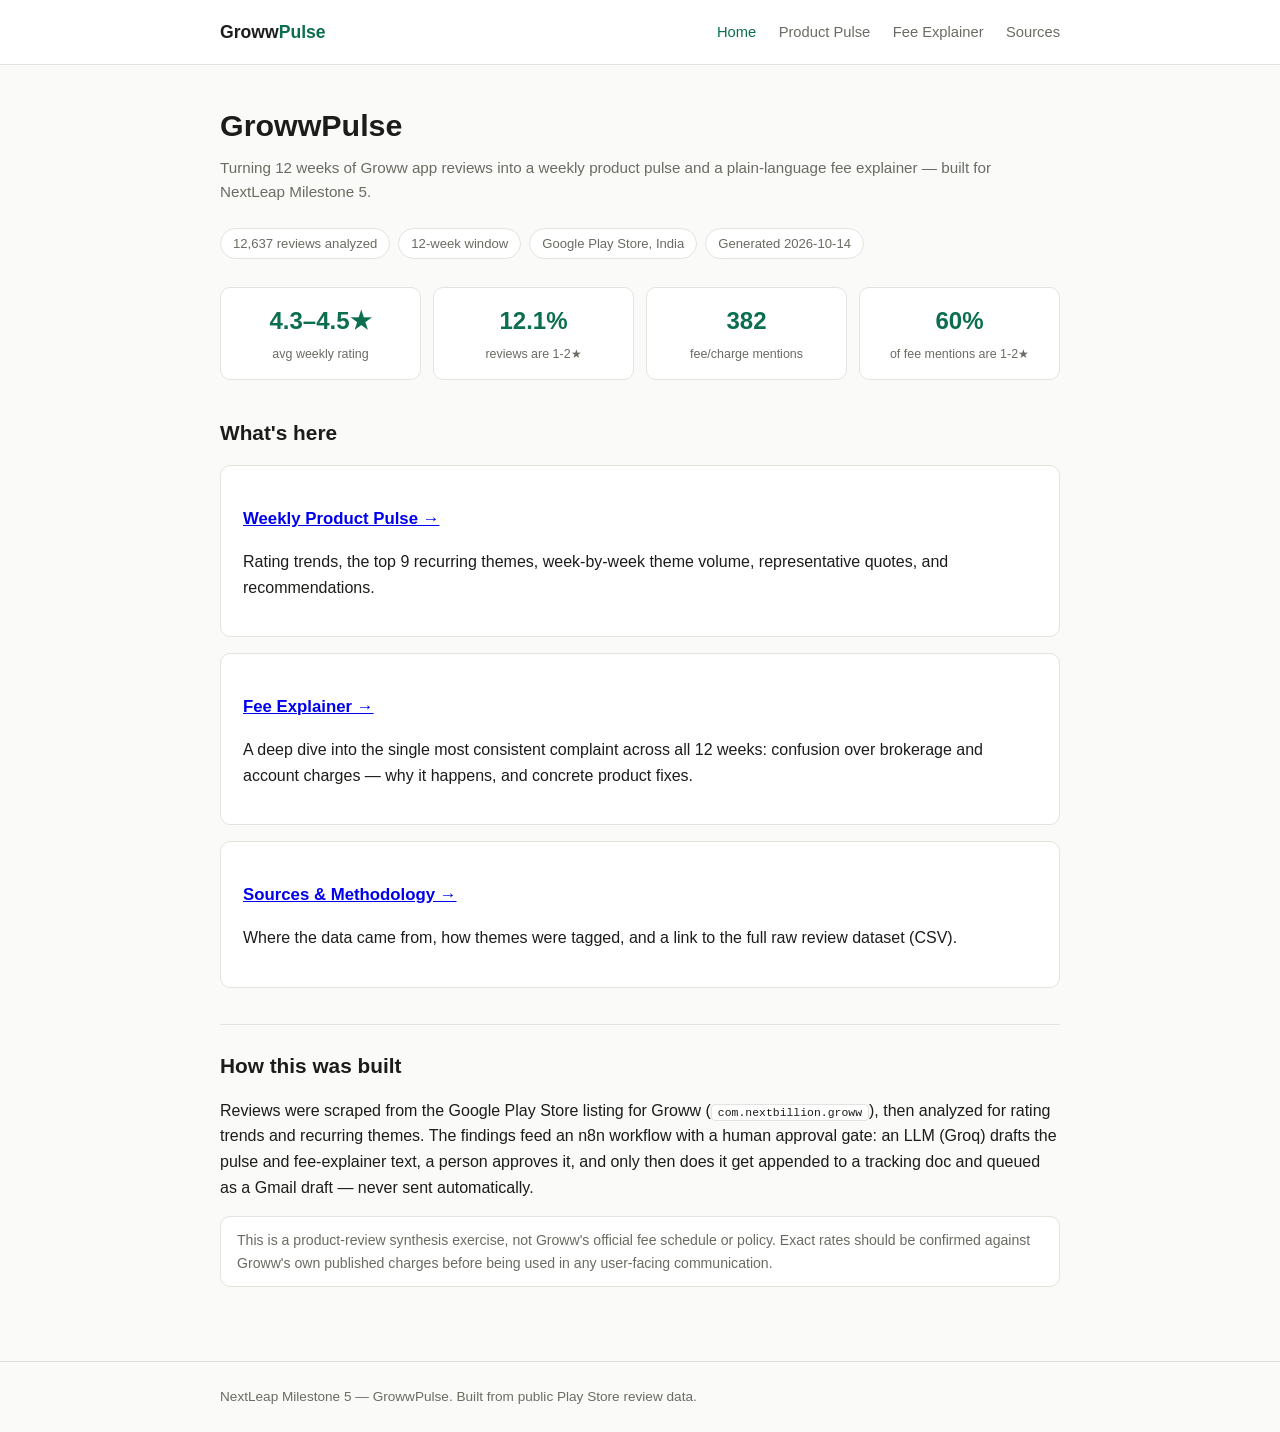
==== docs/index.html @ f015d00c "Add GrowwPulse: review scrape, analysis, n8n workflow, static site Co-Authored-By: Claude Sonnet 5 <" ====
<!doctype html>
<html lang="en">
<head>
<meta charset="utf-8">
<meta name="viewport" content="width=device-width, initial-scale=1">
<title>GrowwPulse — Groww App Review Insights</title>
<meta name="description" content="A weekly product pulse and fee explainer for the Groww app, built from 12 weeks of Play Store reviews.">
<link rel="stylesheet" href="assets/style.css">
</head>
<body>
<header class="site">
  <div class="wrap">
    <a class="brand" href="index.html">Groww<span>Pulse</span></a>
    <nav>
      <a href="index.html" class="active">Home</a>
      <a href="weekly-product-pulse.html">Product Pulse</a>
      <a href="fee-explainer.html">Fee Explainer</a>
      <a href="sources.html">Sources</a>
    </nav>
  </div>
</header>

<main>
  <div class="wrap">
    <h1>GrowwPulse</h1>
    <p class="subtitle">Turning 12 weeks of Groww app reviews into a weekly product pulse and a plain-language fee explainer — built for NextLeap Milestone 5.</p>

    <div class="meta-row">
      <span class="pill">12,637 reviews analyzed</span>
      <span class="pill">12-week window</span>
      <span class="pill">Google Play Store, India</span>
      <span class="pill">Generated 2026-10-14</span>
    </div>

    <div class="card-grid">
      <div class="stat"><div class="num">4.3–4.5★</div><div class="label">avg weekly rating</div></div>
      <div class="stat"><div class="num">12.1%</div><div class="label">reviews are 1-2★</div></div>
      <div class="stat"><div class="num">382</div><div class="label">fee/charge mentions</div></div>
      <div class="stat"><div class="num">60%</div><div class="label">of fee mentions are 1-2★</div></div>
    </div>

    <h2>What's here</h2>
    <div class="card">
      <h3><a href="weekly-product-pulse.html">Weekly Product Pulse →</a></h3>
      <p>Rating trends, the top 9 recurring themes, week-by-week theme volume, representative quotes, and recommendations.</p>
    </div>
    <div class="card">
      <h3><a href="fee-explainer.html">Fee Explainer →</a></h3>
      <p>A deep dive into the single most consistent complaint across all 12 weeks: confusion over brokerage and account charges — why it happens, and concrete product fixes.</p>
    </div>
    <div class="card">
      <h3><a href="sources.html">Sources & Methodology →</a></h3>
      <p>Where the data came from, how themes were tagged, and a link to the full raw review dataset (CSV).</p>
    </div>

    <h2>How this was built</h2>
    <p>Reviews were scraped from the Google Play Store listing for Groww (<code>com.nextbillion.groww</code>), then analyzed for rating trends and recurring themes. The findings feed an n8n workflow with a human approval gate: an LLM (Groq) drafts the pulse and fee-explainer text, a person approves it, and only then does it get appended to a tracking doc and queued as a Gmail draft — never sent automatically.</p>

    <p class="note">This is a product-review synthesis exercise, not Groww's official fee schedule or policy. Exact rates should be confirmed against Groww's own published charges before being used in any user-facing communication.</p>
  </div>
</main>

<footer>
  <div class="wrap">NextLeap Milestone 5 — GrowwPulse. Built from public Play Store review data.</div>
</footer>
</body>
</html>
---- docs/assets/style.css ----
:root {
  --bg: #fafaf9;
  --surface: #ffffff;
  --text: #1c1c1a;
  --muted: #6b6b63;
  --border: #e5e3dd;
  --accent: #0b6e4f;
  --accent-soft: #e6f4ef;
  --neg: #b3261e;
  --neg-soft: #fbeae9;
  --radius: 10px;
  --maxw: 880px;
}

@media (prefers-color-scheme: dark) {
  :root {
    --bg: #15161a;
    --surface: #1d1f24;
    --text: #eceae4;
    --muted: #9b9a92;
    --border: #2d2f35;
    --accent: #3ecf8e;
    --accent-soft: #163026;
    --neg: #ff6b63;
    --neg-soft: #2e1817;
  }
}

* { box-sizing: border-box; }

body {
  margin: 0;
  background: var(--bg);
  color: var(--text);
  font-family: -apple-system, BlinkMacSystemFont, "Segoe UI", Roboto, Helvetica, Arial, sans-serif;
  line-height: 1.6;
}

.wrap {
  max-width: var(--maxw);
  margin: 0 auto;
  padding: 0 20px;
}

header.site {
  border-bottom: 1px solid var(--border);
  background: var(--surface);
}

header.site .wrap {
  display: flex;
  align-items: center;
  justify-content: space-between;
  padding: 18px 20px;
  flex-wrap: wrap;
  gap: 10px;
}

.brand {
  font-weight: 700;
  font-size: 1.1rem;
  text-decoration: none;
  color: var(--text);
}

.brand span { color: var(--accent); }

nav a {
  color: var(--muted);
  text-decoration: none;
  margin-left: 18px;
  font-size: 0.92rem;
}

nav a:hover, nav a.active { color: var(--accent); }

main { padding: 36px 0 60px; }

h1 { font-size: 1.9rem; margin: 0 0 6px; }
h2 { font-size: 1.3rem; margin: 36px 0 12px; border-top: 1px solid var(--border); padding-top: 24px; }
h2:first-of-type { border-top: none; padding-top: 0; }
h3 { font-size: 1.05rem; margin: 20px 0 8px; }

.subtitle { color: var(--muted); font-size: 0.95rem; margin: 0 0 24px; }

.meta-row {
  display: flex;
  flex-wrap: wrap;
  gap: 8px;
  margin: 14px 0 28px;
}

.pill {
  background: var(--surface);
  border: 1px solid var(--border);
  border-radius: 999px;
  padding: 4px 12px;
  font-size: 0.82rem;
  color: var(--muted);
}

table {
  width: 100%;
  border-collapse: collapse;
  margin: 12px 0 24px;
  font-size: 0.92rem;
}

th, td {
  text-align: left;
  padding: 8px 10px;
  border-bottom: 1px solid var(--border);
}

th { color: var(--muted); font-weight: 600; }

tr:hover td { background: var(--surface); }

blockquote {
  border-left: 3px solid var(--accent);
  background: var(--accent-soft);
  margin: 10px 0;
  padding: 10px 16px;
  border-radius: 0 6px 6px 0;
  font-size: 0.95rem;
}

blockquote.neg { border-left-color: var(--neg); background: var(--neg-soft); }

.card {
  background: var(--surface);
  border: 1px solid var(--border);
  border-radius: var(--radius);
  padding: 20px 22px;
  margin: 16px 0;
}

.card-grid {
  display: grid;
  grid-template-columns: repeat(auto-fit, minmax(150px, 1fr));
  gap: 12px;
  margin: 16px 0 28px;
}

.stat {
  background: var(--surface);
  border: 1px solid var(--border);
  border-radius: var(--radius);
  padding: 14px 16px;
  text-align: center;
}

.stat .num { font-size: 1.5rem; font-weight: 700; color: var(--accent); }
.stat .label { font-size: 0.78rem; color: var(--muted); margin-top: 4px; }

ol, ul { padding-left: 22px; }
li { margin-bottom: 6px; }

a.btn {
  display: inline-block;
  background: var(--accent);
  color: #fff;
  text-decoration: none;
  padding: 9px 16px;
  border-radius: 7px;
  font-size: 0.9rem;
  margin: 4px 8px 4px 0;
}

a.btn.secondary {
  background: var(--surface);
  color: var(--text);
  border: 1px solid var(--border);
}

code {
  background: var(--surface);
  border: 1px solid var(--border);
  border-radius: 4px;
  padding: 1px 6px;
  font-size: 0.88em;
}

footer {
  border-top: 1px solid var(--border);
  padding: 24px 0;
  color: var(--muted);
  font-size: 0.85rem;
}

.note {
  font-size: 0.88rem;
  color: var(--muted);
  background: var(--surface);
  border: 1px solid var(--border);
  border-radius: var(--radius);
  padding: 12px 16px;
}
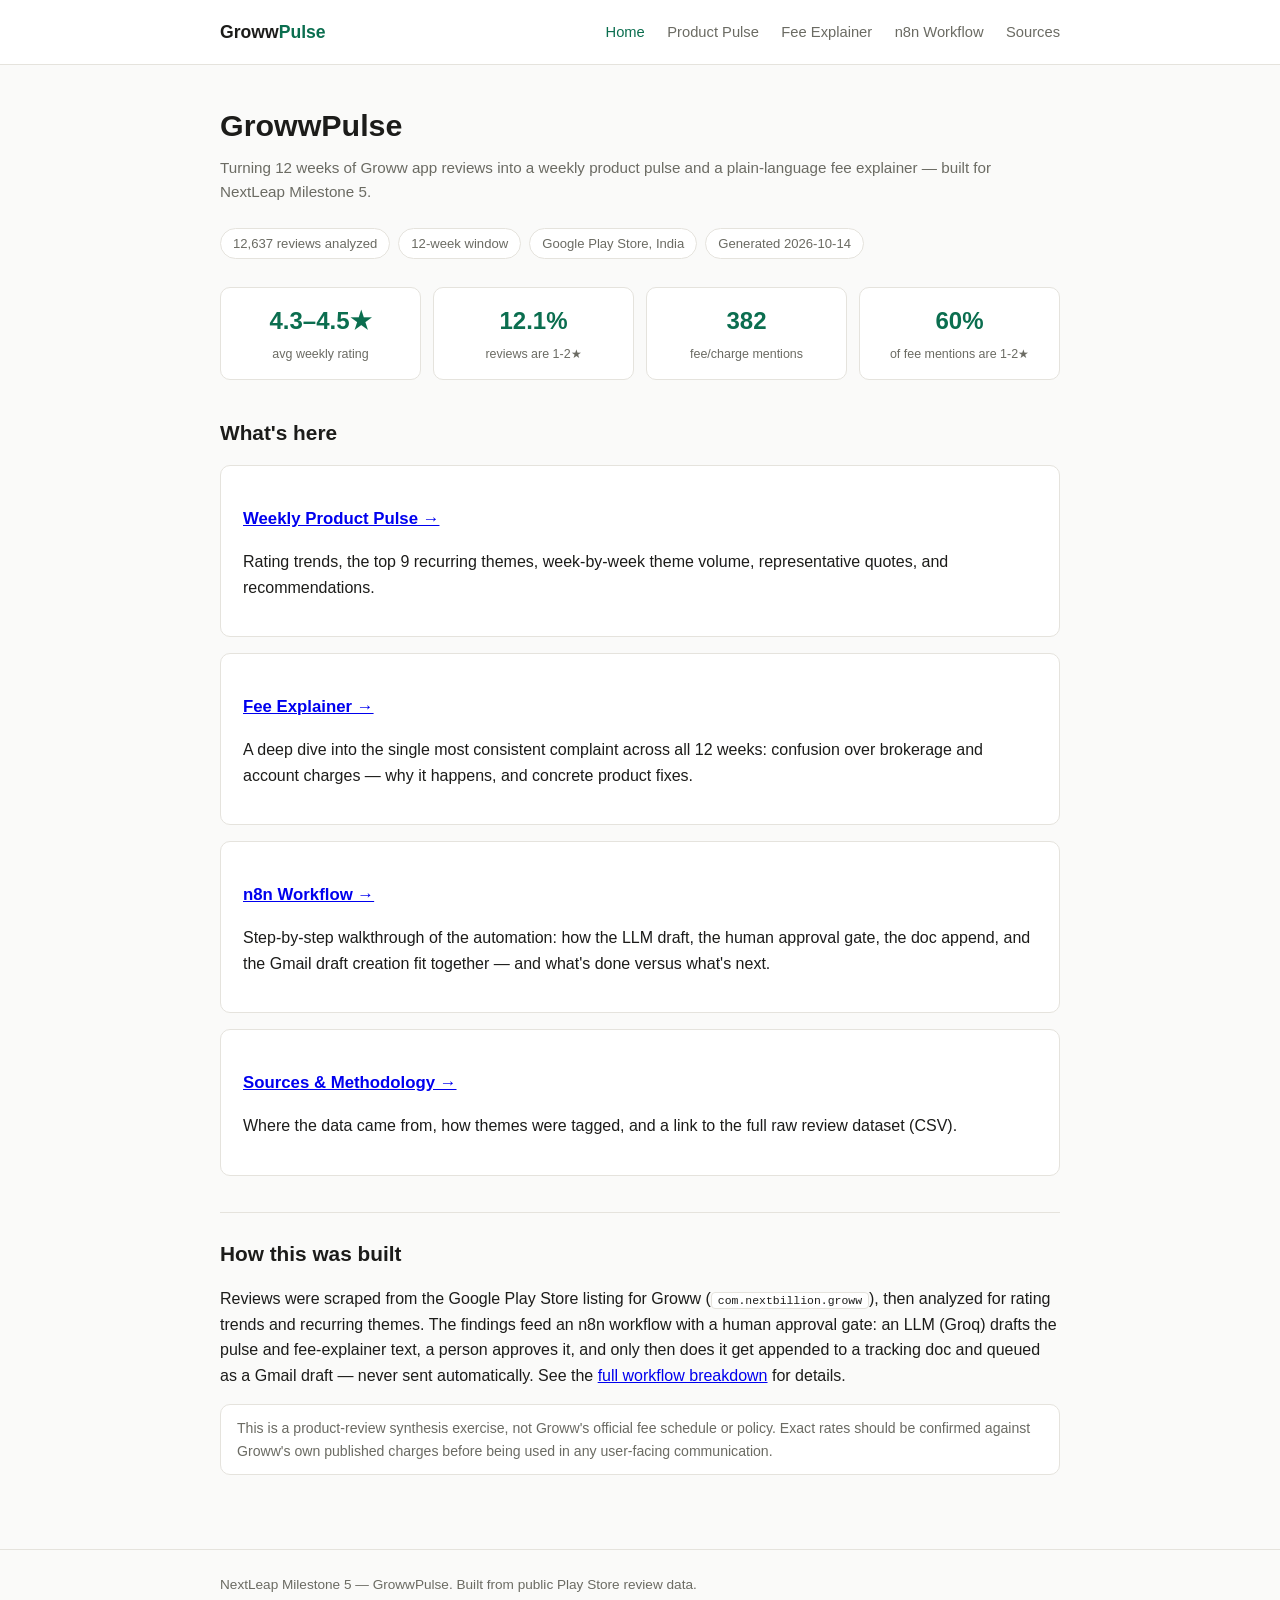
==== commit 9aca3dcc: "Add n8n workflow walkthrough page to the static site Co-Authored-By: Claude Sonnet 5 <noreply@anthro" ====
--- a/docs/index.html
+++ b/docs/index.html
@@ -15,6 +15,7 @@
       <a href="index.html" class="active">Home</a>
       <a href="weekly-product-pulse.html">Product Pulse</a>
       <a href="fee-explainer.html">Fee Explainer</a>
+      <a href="workflow.html">n8n Workflow</a>
       <a href="sources.html">Sources</a>
     </nav>
   </div>
@@ -49,12 +50,16 @@
       <p>A deep dive into the single most consistent complaint across all 12 weeks: confusion over brokerage and account charges — why it happens, and concrete product fixes.</p>
     </div>
     <div class="card">
+      <h3><a href="workflow.html">n8n Workflow →</a></h3>
+      <p>Step-by-step walkthrough of the automation: how the LLM draft, the human approval gate, the doc append, and the Gmail draft creation fit together — and what's done versus what's next.</p>
+    </div>
+    <div class="card">
       <h3><a href="sources.html">Sources & Methodology →</a></h3>
       <p>Where the data came from, how themes were tagged, and a link to the full raw review dataset (CSV).</p>
     </div>
 
     <h2>How this was built</h2>
-    <p>Reviews were scraped from the Google Play Store listing for Groww (<code>com.nextbillion.groww</code>), then analyzed for rating trends and recurring themes. The findings feed an n8n workflow with a human approval gate: an LLM (Groq) drafts the pulse and fee-explainer text, a person approves it, and only then does it get appended to a tracking doc and queued as a Gmail draft — never sent automatically.</p>
+    <p>Reviews were scraped from the Google Play Store listing for Groww (<code>com.nextbillion.groww</code>), then analyzed for rating trends and recurring themes. The findings feed an n8n workflow with a human approval gate: an LLM (Groq) drafts the pulse and fee-explainer text, a person approves it, and only then does it get appended to a tracking doc and queued as a Gmail draft — never sent automatically. See the <a href="workflow.html">full workflow breakdown</a> for details.</p>
 
     <p class="note">This is a product-review synthesis exercise, not Groww's official fee schedule or policy. Exact rates should be confirmed against Groww's own published charges before being used in any user-facing communication.</p>
   </div>
